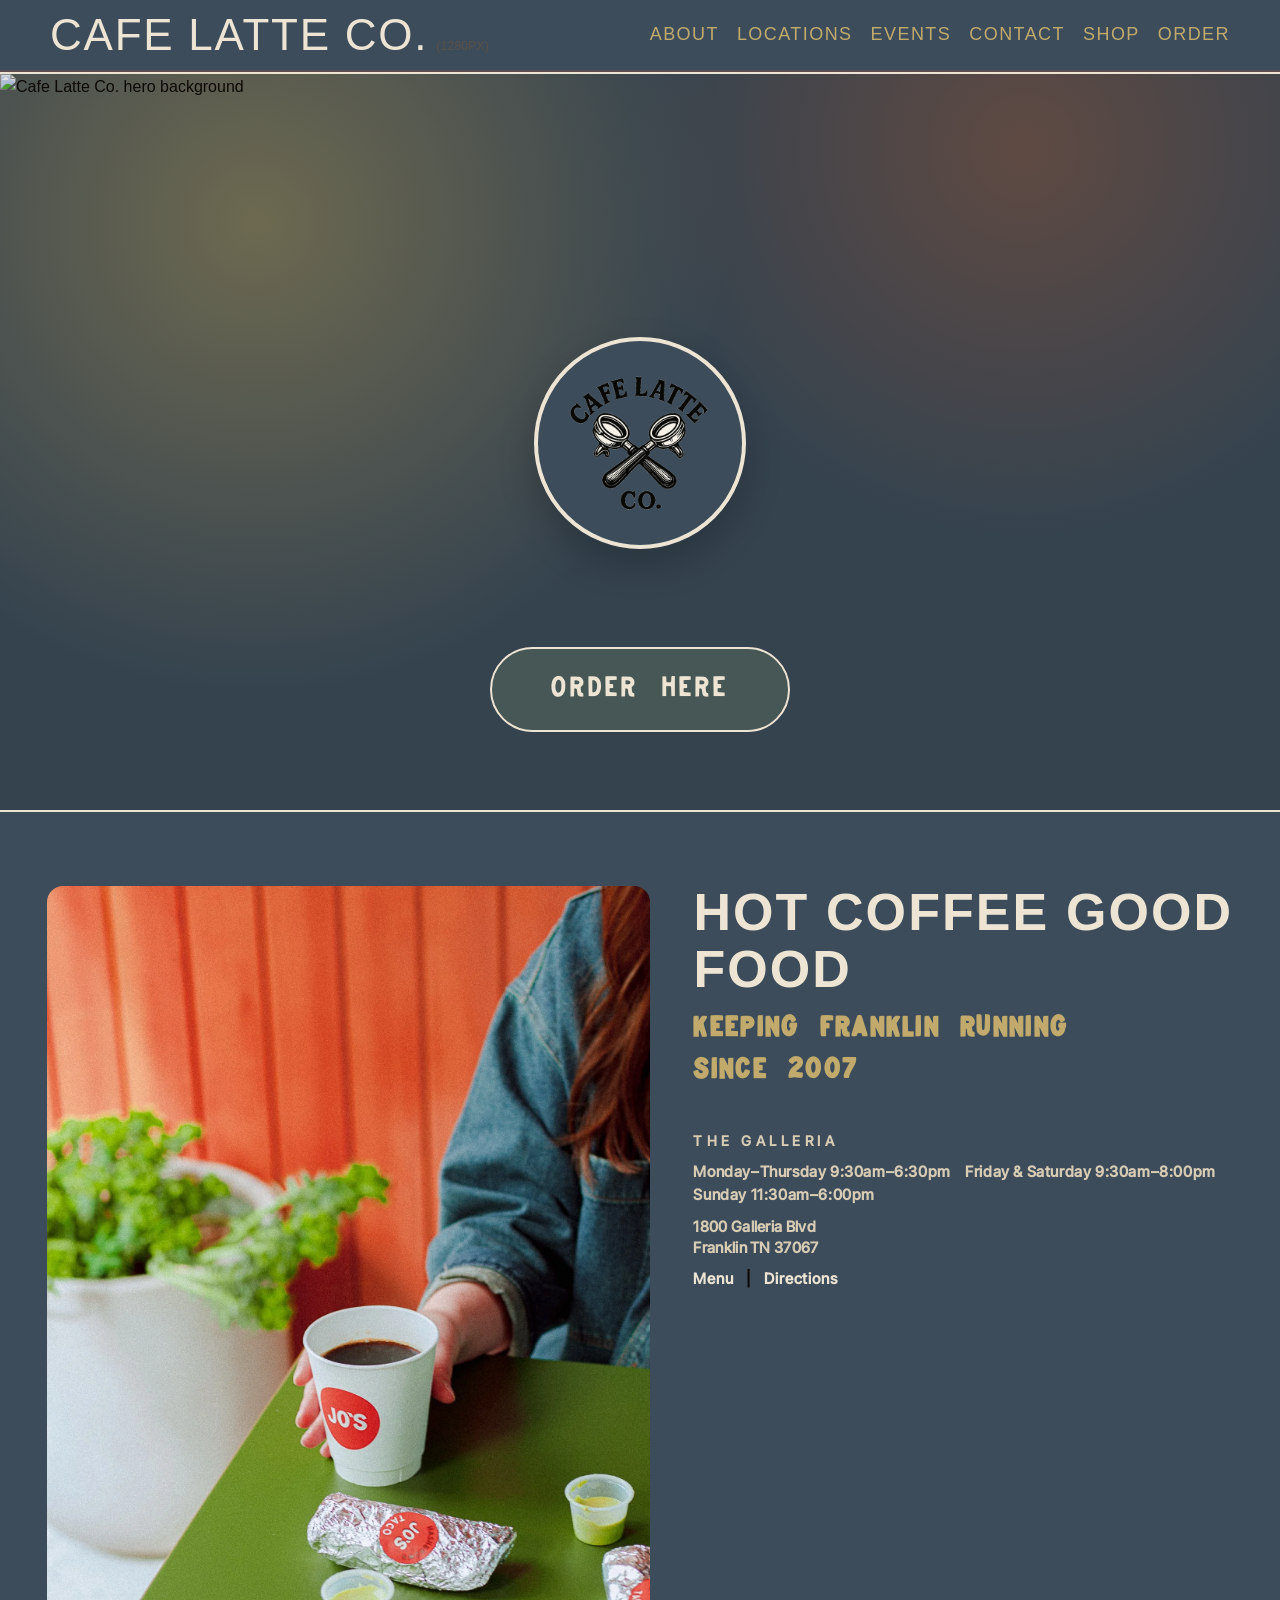
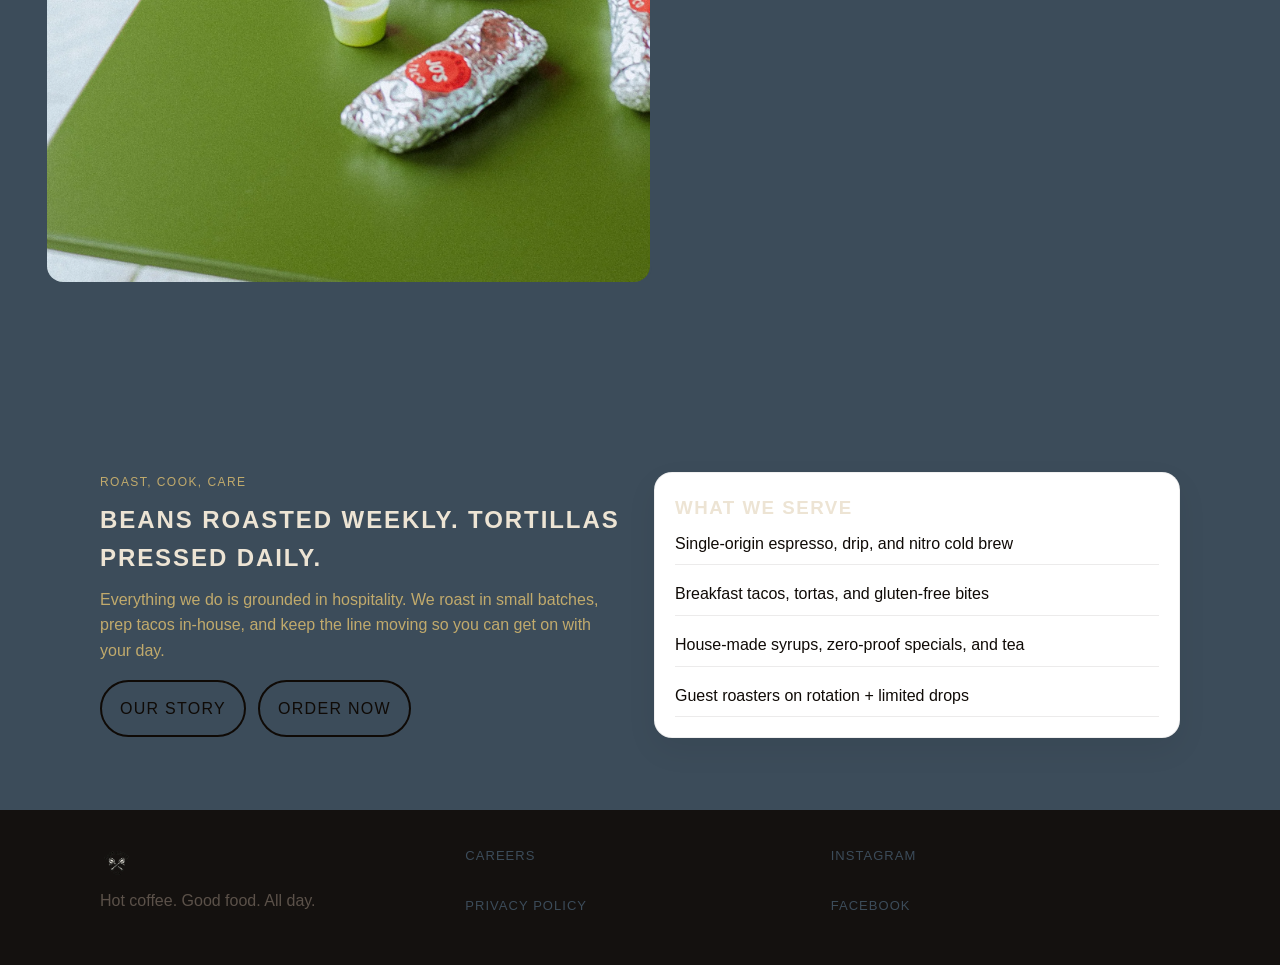
==== index.html @ a7f8e35b "Set requested text blocks to secondaryText color" ====
<!doctype html>
<html lang="en">
<head>
  <meta charset="UTF-8">
  <meta name="viewport" content="width=device-width, initial-scale=1.0">
  <title>Cafe Latte Co. | Coffee, tacos, community</title>
  <meta name="description" content="Austin-born coffee shops serving bold espresso, tacos, and good vibes all day. Order ahead or find a location near you.">
  <meta property="og:title" content="Cafe Latte Co.">
  <meta property="og:description" content="Bold espresso, tacos, and good vibes across Austin.">
  <meta property="og:image" content="assets/images/hero-coffee.jpg">
  <link rel="icon" type="image/png" href="assets/images/cafeLatte_logo_glyph.png">
  <link rel="stylesheet" href="assets/css/styles.css">
  <script>
    window.__BASE_PATH__ = "./";
  </script>
  <script src="assets/js/main.js" defer></script>
</head>
<body data-page="home">
  <header data-nav></header>
  <main class="page">
    <div data-home-hero></div>
    <div class="section featured-split">
      <div class="container split">
        <div class="featured-image">
          <img src="assets/images/jos1.webp" alt="Cafe Latte Co. featured">
        </div>
        <div class="featured-copy">
          <h2 class="featured-title">HOT COFFEE GOOD FOOD</h2>
          <p class="featured-subtitle">
            <span class="subtitle-line">KEEPING FRANKLIN RUNNING</span>
            <span class="subtitle-line">SINCE 2007</span>
          </p>
          <div class="featured-meta">
            <div class="featured-location">THE GALLERIA</div>
            <div class="featured-hours">
              Monday–Thursday 9:30am–6:30pm &nbsp;&nbsp; Friday &amp; Saturday 9:30am–8:00pm &nbsp;&nbsp; Sunday 11:30am–6:00pm
            </div>
            <div class="featured-address">1800 Galleria Blvd<br>Franklin TN 37067</div>
            <div class="featured-links">
              <a href="https://diamondballs80.github.io/cafelatteco/menu" target="_blank" rel="noreferrer">Menu</a>
              <span class="divider">|</span>
              <a data-directions-link href="https://maps.google.com/?q=1800+Galleria+Blvd+Franklin+TN+37067" target="_blank" rel="noreferrer">Directions</a>
            </div>
          </div>
        </div>
      </div>
      <div class="featured-divider" aria-hidden="true"></div>
    </div>
    <div data-locations-preview></div>
    <div data-announcements></div>
    <div class="section">
      <div class="container split">
        <div>
          <div class="eyebrow">Roast, cook, care</div>
          <h2>Beans roasted weekly. Tortillas pressed daily.</h2>
          <p class="hospitality-copy">Everything we do is grounded in hospitality. We roast in small batches, prep tacos in-house, and keep the line moving so you can get on with your day.</p>
          <div class="btn-row">
            <a class="btn" href="about/">Our story</a>
            <a class="btn" href="order/">Order now</a>
          </div>
        </div>
        <div class="card">
          <h3>What we serve</h3>
          <ul class="list">
            <li>Single-origin espresso, drip, and nitro cold brew</li>
            <li>Breakfast tacos, tortas, and gluten-free bites</li>
            <li>House-made syrups, zero-proof specials, and tea</li>
            <li>Guest roasters on rotation + limited drops</li>
          </ul>
        </div>
      </div>
    </div>
    <div data-photo-grid></div>
  </main>
  <div data-footer></div>
</body>
</html>
---- assets/css/styles.css ----
@import url("https://fonts.googleapis.com/css2?family=Inter+Tight:wght@400;600;700&display=swap");

@font-face {
  font-family: "InterTightExtraLight";
  src: url("../fonts/InterTight-ExtraLight.ttf") format("truetype");
  font-weight: 200;
  font-style: normal;
  font-display: swap;
}

@font-face {
  font-family: "InterTightMedium";
  src: url("../fonts/InterTight-Medium.ttf") format("truetype");
  font-weight: 500;
  font-style: normal;
  font-display: swap;
}

@font-face {
  font-family: "CafeLatteCo";
  src: url("../fonts/CafeLatteCoFont.woff2") format("woff2"),
       url("../fonts/CafeLatteCoFont.woff") format("woff");
  font-weight: 400;
  font-style: normal;
  font-display: swap;
}

@font-face {
  font-family: "CafeLatteCoCondensed";
  src: url("../fonts/CafeLatteCoCondensed.woff2") format("woff2"),
       url("../fonts/CafeLatteCoCondensed.woff") format("woff");
  font-weight: 400;
  font-style: normal;
  font-display: swap;
}

@font-face {
  font-family: "AntiqueOliveCompact";
  src: url("../fonts/AntiqueOlivecompact%20Regular.ttf") format("truetype");
  font-weight: 400;
  font-style: normal;
  font-display: swap;
}

:root {
  --font-display: "CafeLatteCo", "Helvetica Neue", Arial, sans-serif;
  --font-body: "CafeLatteCo", "Helvetica Neue", Arial, sans-serif;
  --color-ink: #0f0a06;
  --color-cream: var(--color-accent1);
  --color-amber: #ea6f3f;
  --color-olive: #8d6b32;
  --color-accent1: #3c4c5a;
  --color-accent2: #465755;
  --color-brand: #ede4d4;
  --color-secondaryText: #c1aa6c;
  --color-tertiaryText: #d8ccb5;
  --color-graphite: #14110f;
  --color-muted: #5b5149;
  --container: 1080px;
  --transition: 180ms ease;
}

*,
*::before,
*::after {
  box-sizing: border-box;
}

body {
  margin: 0;
  font-family: var(--font-body);
  background: var(--color-cream);
  color: var(--color-ink);
  line-height: 1.6;
  text-rendering: optimizeLegibility;
}

img {
  max-width: 100%;
  display: block;
}

a {
  color: inherit;
  text-decoration: none;
}

h1,
h2,
h3,
h4 {
  font-family: var(--font-display);
  letter-spacing: 0.08em;
  text-transform: uppercase;
  margin: 0 0 0.4em;
  color: var(--color-brand);
}

p {
  margin: 0 0 1em;
  color: var(--color-muted);
}

.page {
  min-height: 100vh;
  display: flex;
  flex-direction: column;
}

.section {
  padding: 72px 20px;
}

.container {
  width: min(100%, var(--container));
  margin: 0 auto;
}

.pill {
  display: inline-flex;
  align-items: center;
  padding: 8px 14px;
  border-radius: 999px;
  background: var(--color-ink);
  color: var(--color-cream);
  font-size: 12px;
  letter-spacing: 0.08em;
  text-transform: uppercase;
}

.eyebrow {
  font-size: 12px;
  letter-spacing: 0.12em;
  text-transform: uppercase;
  color: var(--color-secondaryText);
  margin-bottom: 8px;
}

.btn-row {
  display: flex;
  flex-wrap: wrap;
  gap: 12px;
}

.btn {
  display: inline-flex;
  align-items: center;
  justify-content: center;
  padding: 14px 18px;
  border-radius: 999px;
  font-family: var(--font-display);
  letter-spacing: 0.08em;
  text-transform: uppercase;
  border: 2px solid var(--color-ink);
  color: var(--color-ink);
  background: transparent;
  cursor: pointer;
  transition: transform var(--transition), background var(--transition), color var(--transition);
}

.btn.primary {
  background: var(--color-ink);
  color: var(--color-cream);
}

.btn:focus-visible {
  outline: 2px solid var(--color-accent1);
  outline-offset: 2px;
}

.btn:hover {
  transform: translateY(-2px);
}

.chip {
  display: inline-flex;
  padding: 6px 10px;
  border-radius: 999px;
  border: 1px solid var(--color-ink);
  font-size: 12px;
  letter-spacing: 0.08em;
  text-transform: uppercase;
}

header {
  position: sticky;
  top: 0;
  z-index: 20;
  backdrop-filter: blur(14px);
  background: var(--color-accent1);
}

.nav {
  display: flex;
  align-items: center;
  justify-content: space-between;
  padding: 0 50px;
  width: 100%;
  margin: 0 auto;
  border-bottom: 2px solid rgba(196, 81, 43, 0.22);
}

.nav__brand {
  font-family: var(--font-display);
  letter-spacing: 0.04em;
  text-transform: uppercase;
  font-size: clamp(32px, 5vw, 44px);
  color: var(--color-brand);
  white-space: nowrap;
  display: inline-flex;
  align-items: baseline;
  gap: 8px;
}

.nav__viewport {
  font-size: 12px;
  letter-spacing: 0.02em;
  color: var(--color-muted);
}

.nav__links {
  display: flex;
  align-items: center;
  gap: 18px;
  margin-left: auto;
}

.topBanner-divider {
  height: 2px;
  background: var(--color-brand);
  width: 100%;
  margin: 0;
}

.nav__links a {
  letter-spacing: 0.08em;
  text-transform: uppercase;
  font-size: 18px;
  color: var(--color-secondaryText);
  padding: 8px 0;
  border-bottom: 2px solid transparent;
  transition: border-color var(--transition);
}

.nav__links a:hover,
.nav__links a[aria-current="page"] {
  border-color: var(--color-brand);
}

.nav__cta {
  margin-left: 12px;
}

.nav__toggle {
  display: none;
  background: none;
  border: 0;
  padding: 8px;
  cursor: pointer;
}

.nav__toggle span {
  display: block;
  width: 22px;
  height: 2px;
  margin: 5px 0;
  background: var(--color-secondaryText);
}

.mobile-drawer {
  position: fixed;
  inset: 62.5px 0 0 0;
  height: calc(100vh - 62.5px);
  background: var(--color-accent1);
  color: #403f41;
  display: flex;
  flex-direction: column;
  padding: 28px 20px;
  gap: 20px;
  align-items: center;
  text-align: center;
  z-index: 9999;
  width: 100vw;
  opacity: 0;
  visibility: hidden;
  pointer-events: none;
  transition: opacity 750ms ease, visibility 0s linear 750ms;
}

.mobile-drawer.open {
  opacity: 1;
  visibility: visible;
  pointer-events: auto;
  transition: opacity 750ms ease;
}

.mobile-drawer a {
  font-family: var(--font-display);
  letter-spacing: 0.12em;
  text-transform: uppercase;
  font-size: 18px;
  padding: 8px 0;
  color: var(--color-secondaryText);
  opacity: 0;
  transform: translateY(16px);
  transition: opacity 750ms ease, transform 750ms ease;
}

.mobile-drawer.open a {
  opacity: 1;
  transform: translateY(0);
}

.mobile-drawer.open a:nth-child(1) { transition-delay: 80ms; }
.mobile-drawer.open a:nth-child(2) { transition-delay: 160ms; }
.mobile-drawer.open a:nth-child(3) { transition-delay: 240ms; }
.mobile-drawer.open a:nth-child(4) { transition-delay: 320ms; }
.mobile-drawer.open a:nth-child(5) { transition-delay: 400ms; }
.mobile-drawer.open a:nth-child(6) { transition-delay: 480ms; }

.hero {
  position: relative;
  overflow: hidden;
  padding: 0;
  width: 100%;
  margin: 0;
}

.hero::before {
  content: "";
  position: absolute;
  inset: 0;
  background: radial-gradient(circle at 20% 20%, rgba(244, 201, 93, 0.35), transparent 40%),
              radial-gradient(circle at 80% 10%, rgba(232, 104, 36, 0.28), transparent 32%);
  z-index: 0;
}

.hero::after {
  content: "";
  position: absolute;
  left: 0;
  right: 0;
  bottom: 0;
  height: 2px;
  background: var(--color-brand);
  z-index: 2;
}

.hero--full {
  min-height: 82vh;
  display: grid;
  place-items: center;
}

.hero__background {
  position: absolute;
  inset: 0;
}

.hero__video {
  position: absolute;
  inset: 0;
  overflow: hidden;
  display: block;
  z-index: 2;
  opacity: 0;
  transition: opacity 1.2s ease;
}

.hero__video iframe {
  position: absolute;
  top: 50%;
  left: 50%;
  width: 177.78vh; /* 16:9 cover based on height */
  height: 100vh;
  min-width: 100%;
  min-height: 100%;
  transform: translate(-50%, -50%) scale(1.14); /* punch-in to avoid edge reveal */
  border: 0;
}

.hero__video.is-visible {
  opacity: 1;
}

.hero__fallback {
  position: absolute;
  inset: 0;
  width: 100%;
  height: 100%;
  display: block;
}

.hero__fallback img,
.hero__fallback picture,
.hero__fallback picture img {
  width: 100%;
  height: 100%;
  object-fit: cover;
}

@media (orientation: portrait) {
  .hero__video {
    display: none;
  }
}

.hero__background picture,
.hero__background img {
  width: 100%;
  height: 100%;
  object-fit: cover;
  position: absolute;
  inset: 0;
}
.hero__overlay {
  position: absolute;
  inset: 0;
  background: rgba(0, 0, 0, 0.12);
}

.hero-divider {
  position: absolute;
  left: 0;
  right: 0;
  bottom: 0;
  height: 2px;
  min-height: 2px;
  background: var(--color-brand);
  z-index: 2;
}

.hero__center {
  position: relative;
  z-index: 2;
  display: grid;
  place-items: center;
  gap: 20px;
  text-align: center;
  padding: 20px;
  width: 100%;
  height: 100%;
}

.hero__logo-badge {
  width: 212px;
  height: 212px;
  border-radius: 50%;
  background: var(--color-accent1);
  display: grid;
  place-items: center;
  box-shadow: 0 16px 36px rgba(0, 0, 0, 0.22);
  border: 4px solid var(--color-brand);
  overflow: hidden;
}

.hero__logo-badge img {
  width: 190px;
  height: auto;
  border-radius: 50%;
}

.featured-split .container {
  display: flex;
  align-items: flex-start;
  flex-wrap: nowrap;
  column-gap: 126px;
  row-gap: 32px;
  width: calc(100% - 50px);
  max-width: none;
  margin-left: 25px;
  margin-right: 25px;
}

.featured-image img {
  width: 50vw;
  max-width: calc(100% + 125px);
  min-width: 320px;
  height: 1000px;
  object-fit: cover;
  object-position: center;
  border-radius: 18px;
  border: 2px solid var(--color-accent1);
  display: block;
}

.featured-copy {
  display: flex;
  flex-direction: column;
  gap: 12px;
  justify-content: flex-start;
}

.featured-title {
  font-family: var(--font-display);
  font-size: clamp(40px, 5.6vw, 52px);
  color: var(--color-brand);
  letter-spacing: 0.04em;
  line-height: 1.08;
  text-transform: uppercase;
  margin: 0;
}

.featured-subtitle {
  font-family: "CafeLatteCoCondensed", "CafeLatteCo", var(--font-display);
  font-size: clamp(29px, 4.7vw, 41px);
  font-weight: 700;
  color: var(--color-secondaryText);
  letter-spacing: 0.08em;
  line-height: 1.02;
  text-transform: uppercase;
  margin: 0;
}
.featured-subtitle .subtitle-line {
  display: block;
}

/* Contact */
.contact-page {
  background: var(--color-accent1);
}

.contact-hero {
  padding: 80px 0 120px;
  padding-left: 0;
  padding-right: 0;
}

.contact-hero__split {
  display: grid;
  grid-template-columns: minmax(0, 1.15fr) minmax(0, 0.85fr);
  gap: clamp(48px, 7vw, 110px);
  align-items: center;
}

.contact-hero__title {
  font-family: var(--font-display);
  font-size: clamp(52px, 5.8vw, 68px);
  color: var(--color-brand);
  text-transform: uppercase;
  letter-spacing: 0.03em;
  margin: 0 0 22px;
}

.contact-hero__subtitle {
  font-family: "CafeLatteCoCondensed", "CafeLatteCo", var(--font-display);
  font-size: clamp(30px, 3vw, 36px);
  color: var(--color-brand);
  letter-spacing: 0.1em;
  line-height: 1.35;
  text-transform: uppercase;
  margin: 0 0 36px;
}

.contact-hero__meta {
  display: grid;
  grid-template-columns: repeat(auto-fit, minmax(210px, 1fr));
  gap: 22px 30px;
  font-family: "InterTightMedium", "Inter Tight", var(--font-body);
  color: var(--color-ink);
}

.contact-hero__meta-group {
  display: grid;
  gap: 6px;
}

.contact-hero__label {
  text-transform: uppercase;
  letter-spacing: 0.28em;
  font-size: 13px;
  color: #403f41;
}

.contact-hero__meta a {
  color: var(--color-brand);
  text-decoration: none;
  font-size: 14px;
}

.contact-hero__meta a:hover {
  text-decoration: underline;
}

.contact-hero__media {
  justify-self: end;
  width: clamp(320px, 40vw, 900px);
}

.contact-hero__media img {
  width: 100%;
  height: auto;
  border: 1px solid var(--color-brand);
  border-radius: 14px;
  display: block;
  object-fit: cover;
}

@media (max-width: 1100px) {
  .contact-hero__split {
    grid-template-columns: 1fr;
  }

  .contact-hero__media {
    justify-self: start;
    width: clamp(320px, 40vw, 900px);
  }
}

@media (max-width: 720px) {
  .contact-hero {
    padding: 60px 0 90px;
  }

  .contact-hero__title {
    margin-bottom: 14px;
  }

  .contact-hero__subtitle {
    margin-bottom: 24px;
  }
}

.featured-meta {
  font-family: "InterTightMedium", "Inter Tight", var(--font-body);
  display: grid;
  gap: 10px;
  font-size: 13px;
  color: var(--color-ink);
  letter-spacing: 0.01em;
  line-height: 1.5;
  margin: 26px 0 0;
}

.featured-location {
  font-size: 14px;
  font-weight: 700;
  letter-spacing: 0.32em;
  text-transform: uppercase;
  color: var(--color-tertiaryText);
}

.featured-hours {
  font-weight: 600;
  font-size: 15px;
  letter-spacing: 0.04em;
  color: var(--color-tertiaryText);
}

.featured-address {
  font-weight: 600;
  font-size: 15px;
  letter-spacing: 0.02em;
  line-height: 1.4;
  color: var(--color-tertiaryText);
}

.featured-links {
  display: flex;
  align-items: center;
  gap: 12px;
  font-weight: 700;
  font-size: 15px;
  letter-spacing: 0.06em;
}

.featured-links a {
  color: var(--color-brand);
}

.featured-links .divider {
  color: var(--color-ink);
}

.featured-divider {
  width: 100%;
  height: 2px;
  background: var(--color-accent1);
  margin-top: 42px;
}

.hospitality-copy {
  color: var(--color-secondaryText);
  max-width: 640px;
}

.hero__cta-bar {
  display: flex;
  gap: 14px;
  flex-wrap: wrap;
  justify-content: center;
}

.hero__cta {
  min-width: 300px;
  background: var(--color-accent2);
  color: var(--color-brand);
  border: 2px solid var(--color-brand);
  letter-spacing: 0.1em;
  font-size: 42px;
  padding: 7px 20px;
  position: absolute;
  left: 50%;
  transform: translateX(-50%);
  bottom: 80px;
  font-family: "CafeLatteCoCondensed", "CafeLatteCo", var(--font-display);
}

.hero__cta:hover {
  transform: translate(-50%, -2px);
}

.hero__inner {
  position: relative;
  z-index: 1;
  display: grid;
  grid-template-columns: repeat(auto-fit, minmax(280px, 1fr));
  gap: 36px;
  align-items: center;
  width: min(100%, var(--container));
  margin: 0 auto;
}

.hero__headline {
  font-size: clamp(32px, 6vw, 48px);
  line-height: 1.05;
}

.hero__subhead {
  max-width: 520px;
}

.hero__media {
  position: relative;
  aspect-ratio: 4 / 5;
  border-radius: 24px;
  overflow: hidden;
  box-shadow: 0 20px 60px rgba(0, 0, 0, 0.12);
}

.hero__media img {
  width: 100%;
  height: 100%;
  object-fit: cover;
  transform: scale(1.04);
  animation: slow-pan 18s ease-in-out infinite alternate;
}

.hero__media-logo {
  position: absolute;
  inset: 0;
  display: grid;
  place-items: center;
  pointer-events: none;
}

.hero__media-logo img {
  width: 46%;
  max-width: 280px;
  min-width: 160px;
  filter: drop-shadow(0 12px 24px rgba(0, 0, 0, 0.25));
}

.badge {
  display: inline-flex;
  align-items: center;
  gap: 8px;
  padding: 8px 12px;
  border: 1px solid var(--color-ink);
  border-radius: 999px;
  font-size: 12px;
  letter-spacing: 0.08em;
  text-transform: uppercase;
  background: rgba(15, 10, 6, 0.04);
}

.grid {
  display: grid;
  gap: 20px;
}

.grid.cards-3 {
  grid-template-columns: repeat(auto-fit, minmax(260px, 1fr));
}

.grid.cards-2 {
  grid-template-columns: repeat(auto-fit, minmax(320px, 1fr));
}

.card {
  background: #fff;
  border-radius: 18px;
  padding: 20px;
  border: 1px solid rgba(15, 10, 6, 0.06);
  box-shadow: 0 12px 32px rgba(0, 0, 0, 0.06);
}

.card__img {
  border-radius: 14px;
  overflow: hidden;
  margin-bottom: 14px;
}

.location-card__meta {
  display: flex;
  flex-wrap: wrap;
  gap: 10px;
  align-items: center;
  font-size: 14px;
  color: var(--color-muted);
}

.location-card__links {
  display: flex;
  flex-wrap: wrap;
  gap: 10px;
  margin-top: 12px;
}

.location-card__links a {
  padding: 10px 12px;
  border-radius: 12px;
  border: 1px solid rgba(15, 10, 6, 0.14);
  font-size: 13px;
  letter-spacing: 0.06em;
  text-transform: uppercase;
}

.announcement {
  display: grid;
  grid-template-columns: repeat(auto-fit, minmax(260px, 1fr));
  gap: 18px;
  align-items: center;
}

.announcement img {
  border-radius: 14px;
  box-shadow: 0 10px 30px rgba(0, 0, 0, 0.1);
}

.photo-grid {
  display: grid;
  grid-template-columns: repeat(auto-fill, minmax(180px, 1fr));
  gap: 12px;
}

.photo-grid picture {
  display: block;
  border-radius: 16px;
  overflow: hidden;
  box-shadow: 0 8px 18px rgba(0, 0, 0, 0.08);
}

.split {
  display: grid;
  grid-template-columns: repeat(auto-fit, minmax(280px, 1fr));
  gap: 28px;
  align-items: center;
}

.list {
  display: grid;
  gap: 16px;
  padding: 0;
  margin: 0;
  list-style: none;
}

.list li {
  padding-bottom: 8px;
  border-bottom: 1px solid rgba(15, 10, 6, 0.08);
}

.contact-form {
  display: grid;
  gap: 14px;
}

.contact-form label {
  display: grid;
  gap: 6px;
  font-size: 14px;
  letter-spacing: 0.04em;
  text-transform: uppercase;
}

.contact-form input,
.contact-form textarea {
  width: 100%;
  padding: 12px;
  border-radius: 12px;
  border: 1px solid rgba(15, 10, 6, 0.2);
  font-family: var(--font-body);
  background: #fff;
}

.contact-form textarea {
  min-height: 140px;
  resize: vertical;
}

.contact-meta {
  display: grid;
  gap: 12px;
}

.event-card {
  display: grid;
  grid-template-columns: 120px 1fr;
  gap: 16px;
  align-items: center;
}

.event-card img {
  border-radius: 12px;
  height: 100%;
  object-fit: cover;
}

.tag-row {
  display: flex;
  gap: 8px;
  flex-wrap: wrap;
}

.location-hero {
  position: relative;
  border-radius: 24px;
  overflow: hidden;
  min-height: 360px;
}

.location-hero img {
  width: 100%;
  height: 100%;
  object-fit: cover;
}

.location-hero__overlay {
  position: absolute;
  inset: 0;
  background: linear-gradient(180deg, rgba(0, 0, 0, 0.45), rgba(0, 0, 0, 0.6));
  color: #fff;
  display: flex;
  align-items: flex-end;
  padding: 24px;
}

.location-hero__content {
  max-width: 520px;
}

.footer {
  background: var(--color-graphite);
  color: var(--color-cream);
  padding: 36px 20px;
  margin-top: auto;
}

.footer__inner {
  width: min(100%, var(--container));
  margin: 0 auto;
  display: grid;
  grid-template-columns: repeat(auto-fit, minmax(220px, 1fr));
  gap: 16px;
}

.footer a {
  color: var(--color-cream);
  letter-spacing: 0.08em;
  text-transform: uppercase;
  font-size: 13px;
}

.footer__brand {
  letter-spacing: 0.12em;
  display: inline-flex;
  align-items: center;
  gap: 10px;
}

.footer__brand img {
  height: 34px;
  width: auto;
  display: block;
}

.muted {
  color: var(--color-muted);
}

.status-chip {
  display: inline-flex;
  align-items: center;
  gap: 6px;
  padding: 8px 12px;
  border-radius: 12px;
  background: rgba(244, 201, 93, 0.16);
  color: var(--color-olive);
  font-size: 12px;
  letter-spacing: 0.08em;
  text-transform: uppercase;
}

.status-chip.coming {
  background: rgba(232, 104, 36, 0.12);
  color: var(--color-accent1);
}

.gallery {
  display: grid;
  grid-template-columns: repeat(auto-fit, minmax(220px, 1fr));
  gap: 12px;
}

.order-card {
  display: flex;
  align-items: center;
  justify-content: space-between;
  gap: 14px;
  padding: 18px;
  border-radius: 16px;
  background: #fff;
  border: 1px solid rgba(15, 10, 6, 0.08);
  box-shadow: 0 10px 24px rgba(0, 0, 0, 0.06);
}

.order-card__actions {
  display: flex;
  gap: 10px;
  flex-wrap: wrap;
}

.alert {
  padding: 12px 14px;
  border-radius: 12px;
  background: rgba(232, 104, 36, 0.12);
  color: var(--color-graphite);
  border: 1px solid rgba(232, 104, 36, 0.4);
}

@keyframes slow-pan {
  from {
    transform: scale(1.04) translateY(0);
  }
  to {
    transform: scale(1.08) translateY(-6px);
  }
}

.sr-only {
  position: absolute;
  width: 1px;
  height: 1px;
  padding: 0;
  margin: -1px;
  overflow: hidden;
  clip: rect(0, 0, 0, 0);
  white-space: nowrap;
  border: 0;
}

@media (max-width: 900px) {
  .nav__links,
  .nav__cta {
    display: none;
  }

  .nav__toggle {
    display: block;
  }

  .nav__brand {
    font-size: clamp(28px, 7vw, 36px);
  }

  .event-card {
    grid-template-columns: 1fr;
  }

  .featured-split .container {
    flex-direction: column;
  }
}

@media (max-width: 1420px) and (min-width: 901px) {
  .featured-split .container {
    column-gap: 166px;
  }
}

@media (max-width: 500px) {
  .mobile-drawer {
    inset: 50.5px 0 0 0;
    height: calc(100vh - 50.5px);
  }
}

@media (max-width: 760px) {
  .featured-split .container {
    flex-direction: column;
    align-items: center;
  }

  .featured-image {
    width: 100%;
    padding: 0;
    box-sizing: border-box;
  }

  .featured-image img {
    width: 100%;
    max-width: none;
    min-width: 0;
    height: 480px;
  }
}

@media (max-width: 640px) {
  .section {
    padding: 56px 16px;
  }

  .hero {
    padding-top: 78px;
  }

  .hero__logo-badge {
    width: 180px;
    height: 180px;
  }

  .hero__logo-badge img {
    width: 160px;
  }

  .hero__center {
    padding-bottom: 160px;
  }

  .hero__cta {
    bottom: 40px;
  }

  .order-card {
    flex-direction: column;
    align-items: flex-start;
  }
}

@media (max-height: 600px) and (orientation: landscape) {
  .hero__logo-badge {
    width: 170px;
    height: 170px;
  }

  .hero__logo-badge img {
    width: 150px;
  }

  .hero__center {
    padding-bottom: 120px;
  }

  .hero__cta {
    bottom: 12px;
  }
}
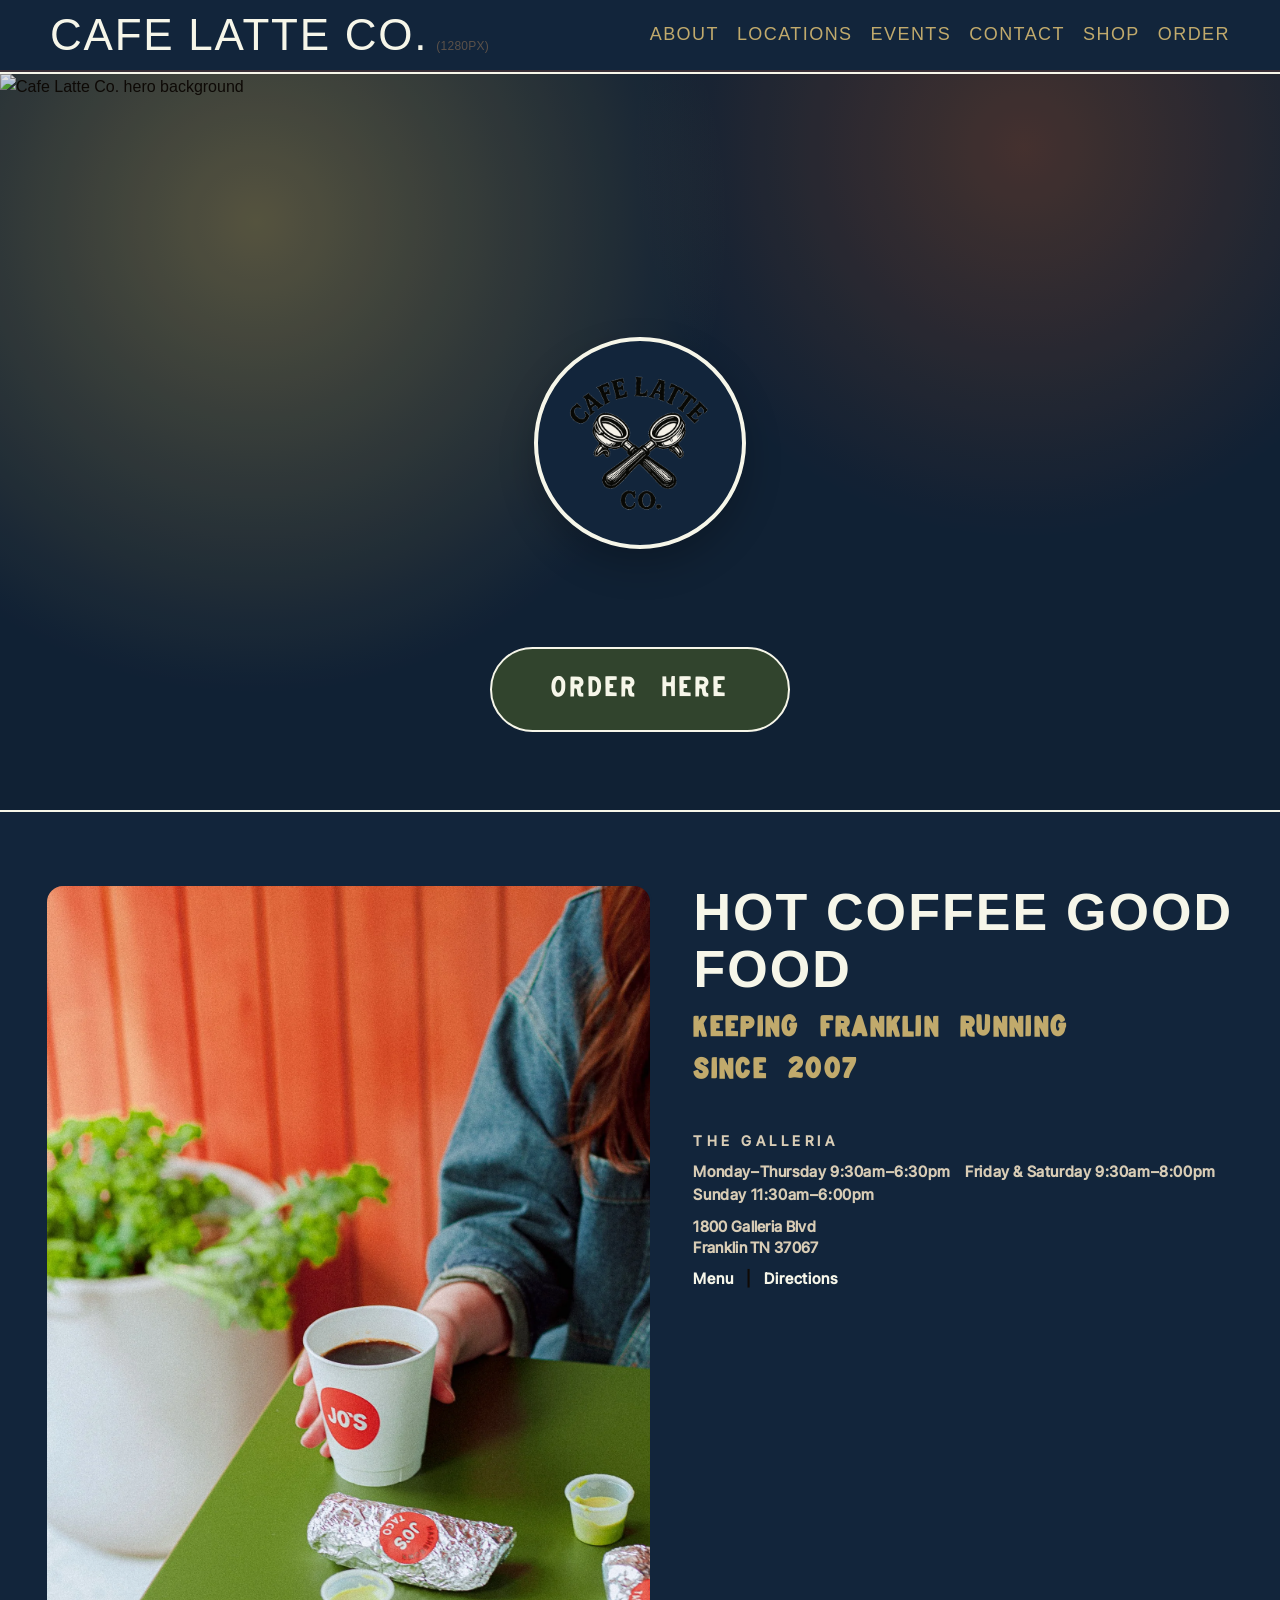
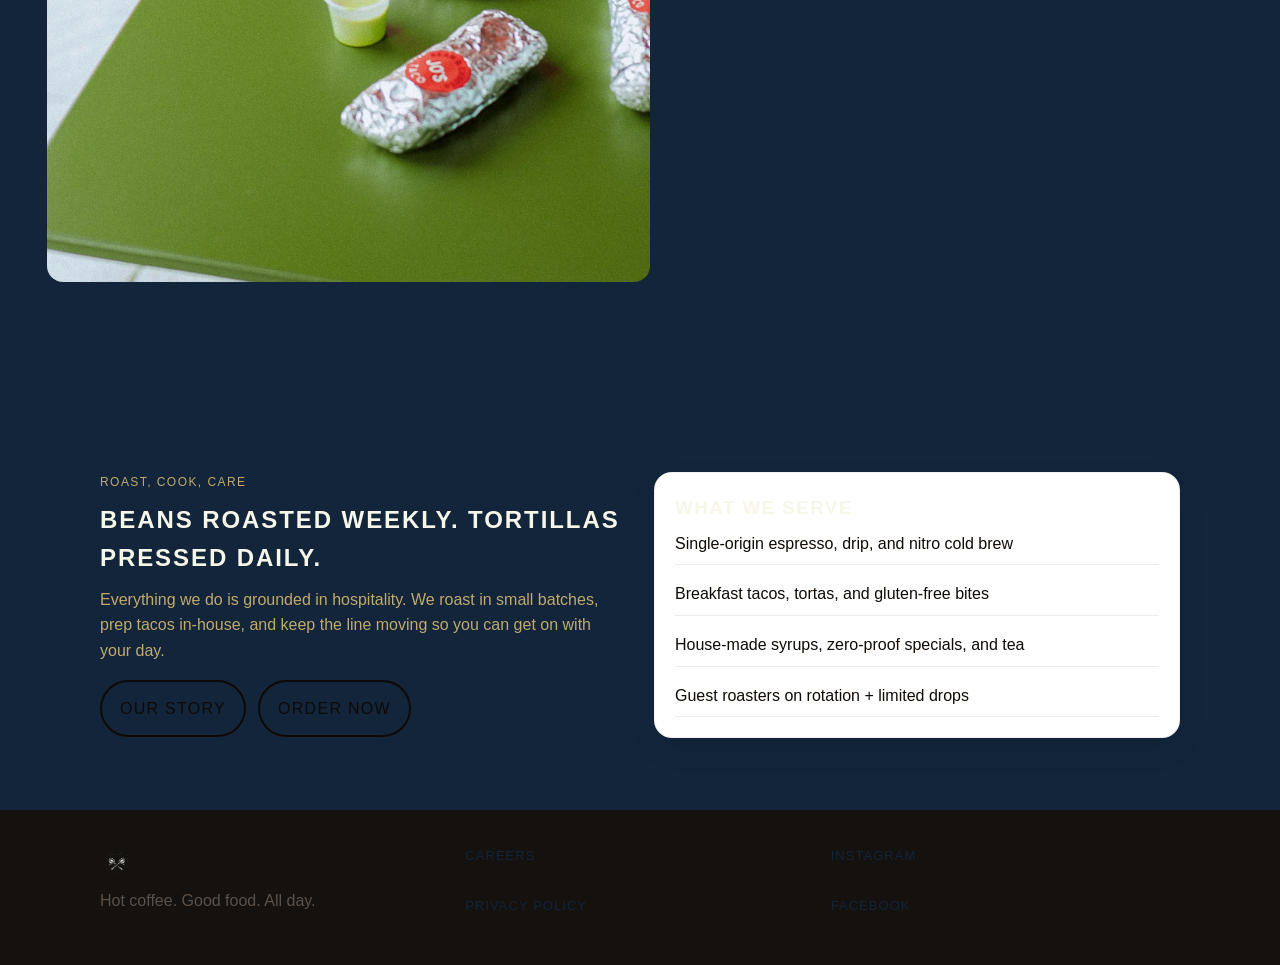
==== commit 7017c9b1: "Point all order buttons to Clover online menu" ====
--- a/index.html
+++ b/index.html
@@ -37,7 +37,7 @@
             </div>
             <div class="featured-address">1800 Galleria Blvd<br>Franklin TN 37067</div>
             <div class="featured-links">
-              <a href="https://diamondballs80.github.io/cafelatteco/menu" target="_blank" rel="noreferrer">Menu</a>
+              <a href="assets/pdfs/menu-english.pdf" target="_blank" rel="noreferrer">Menu</a>
               <span class="divider">|</span>
               <a data-directions-link href="https://maps.google.com/?q=1800+Galleria+Blvd+Franklin+TN+37067" target="_blank" rel="noreferrer">Directions</a>
             </div>
@@ -56,7 +56,7 @@
           <p class="hospitality-copy">Everything we do is grounded in hospitality. We roast in small batches, prep tacos in-house, and keep the line moving so you can get on with your day.</p>
           <div class="btn-row">
             <a class="btn" href="about/">Our story</a>
-            <a class="btn" href="order/">Order now</a>
+            <a class="btn" href="https://cafe-latte-co-franklin.cloveronline.com/menu/all#ESPRESSO%20%26%20COFFEE" target="_blank" rel="noreferrer">Order now</a>
           </div>
         </div>
         <div class="card">
--- a/assets/css/styles.css
+++ b/assets/css/styles.css
@@ -49,9 +49,9 @@
   --color-cream: var(--color-accent1);
   --color-amber: #ea6f3f;
   --color-olive: #8d6b32;
-  --color-accent1: #3c4c5a;
-  --color-accent2: #465755;
-  --color-brand: #ede4d4;
+  --color-accent1: #12253b;
+  --color-accent2: #31442d;
+  --color-brand: #f6f6e9;
   --color-secondaryText: #c1aa6c;
   --color-tertiaryText: #d8ccb5;
   --color-graphite: #14110f;
@@ -526,6 +526,13 @@
   padding-right: 0;
 }
 
+.contact-hero .container {
+  width: 100%;
+  max-width: 100%;
+  padding-left: 50px;
+  padding-right: 50px;
+}
+
 .contact-hero__split {
   display: grid;
   grid-template-columns: minmax(0, 1.15fr) minmax(0, 0.85fr);
@@ -569,7 +576,7 @@
   text-transform: uppercase;
   letter-spacing: 0.28em;
   font-size: 13px;
-  color: #403f41;
+  color: var(--color-secondaryText);
 }
 
 .contact-hero__meta a {
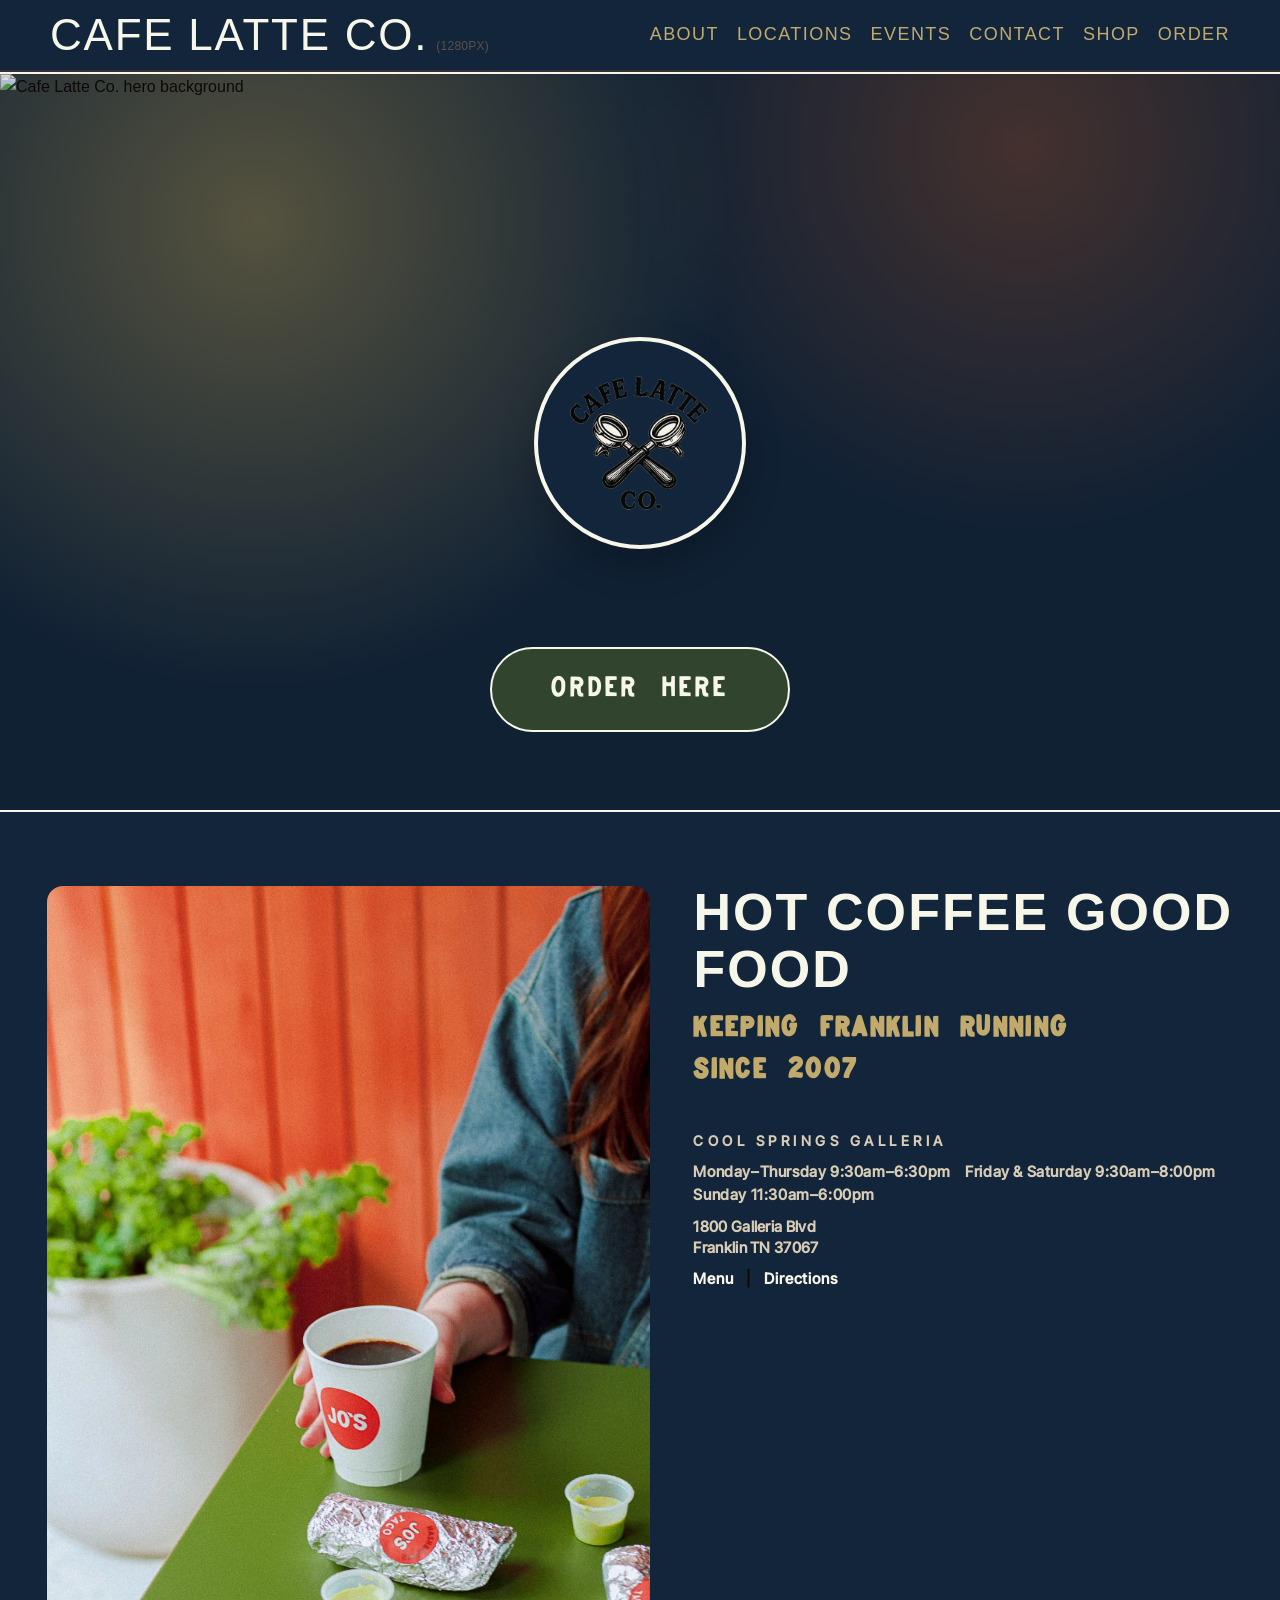
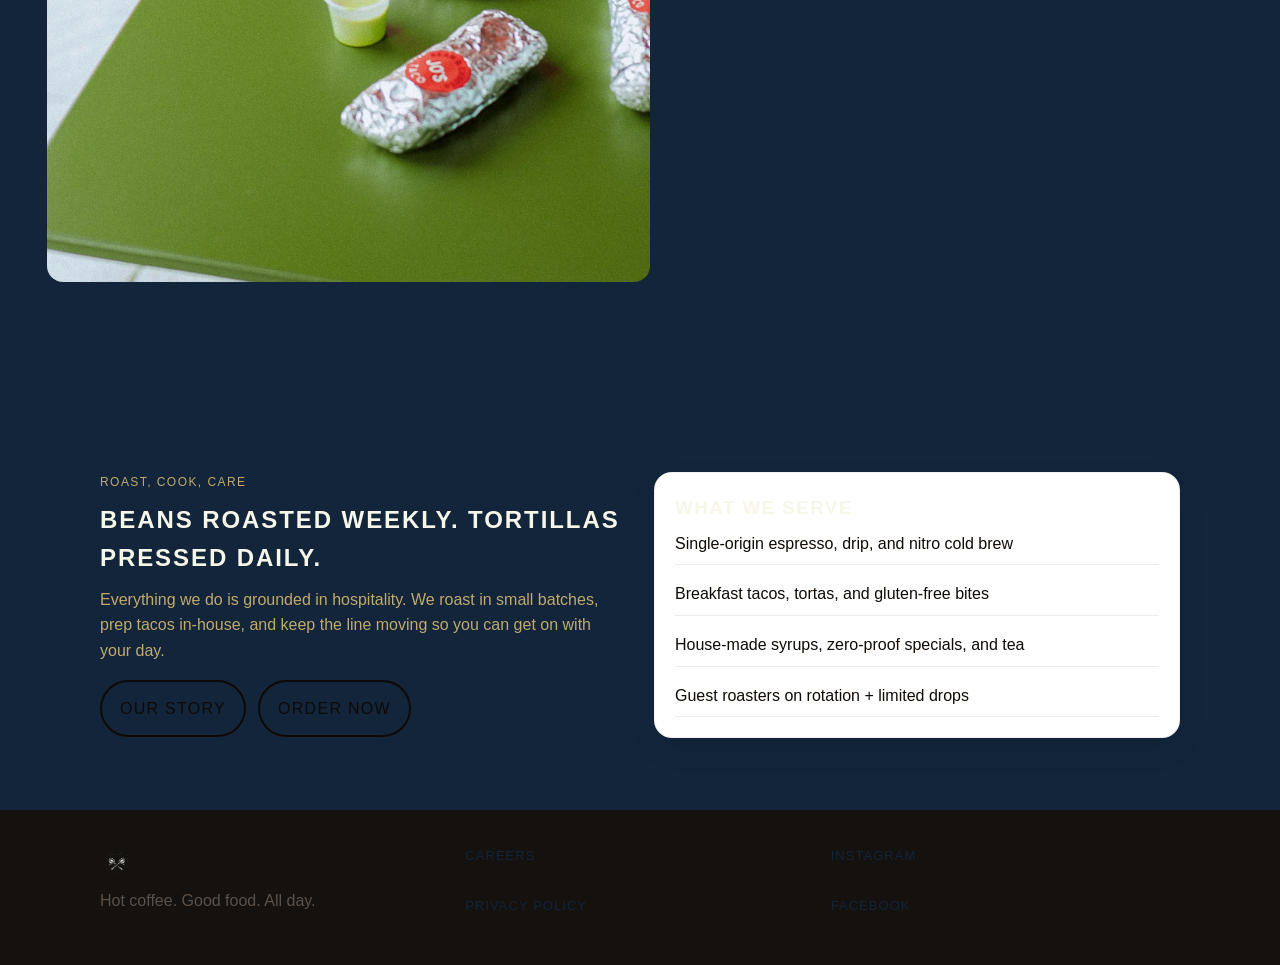
==== commit 6f52807d: "Update nickname label to Cool Springs Galleria" ====
--- a/index.html
+++ b/index.html
@@ -31,13 +31,13 @@
             <span class="subtitle-line">SINCE 2007</span>
           </p>
           <div class="featured-meta">
-            <div class="featured-location">THE GALLERIA</div>
+            <div class="featured-location">COOL SPRINGS GALLERIA</div>
             <div class="featured-hours">
               Monday–Thursday 9:30am–6:30pm &nbsp;&nbsp; Friday &amp; Saturday 9:30am–8:00pm &nbsp;&nbsp; Sunday 11:30am–6:00pm
             </div>
             <div class="featured-address">1800 Galleria Blvd<br>Franklin TN 37067</div>
             <div class="featured-links">
-              <a href="assets/pdfs/menu-english.pdf" target="_blank" rel="noreferrer">Menu</a>
+              <a href="assets/pdfs/menu-english2.pdf" target="_blank" rel="noreferrer">Menu</a>
               <span class="divider">|</span>
               <a data-directions-link href="https://maps.google.com/?q=1800+Galleria+Blvd+Franklin+TN+37067" target="_blank" rel="noreferrer">Directions</a>
             </div>
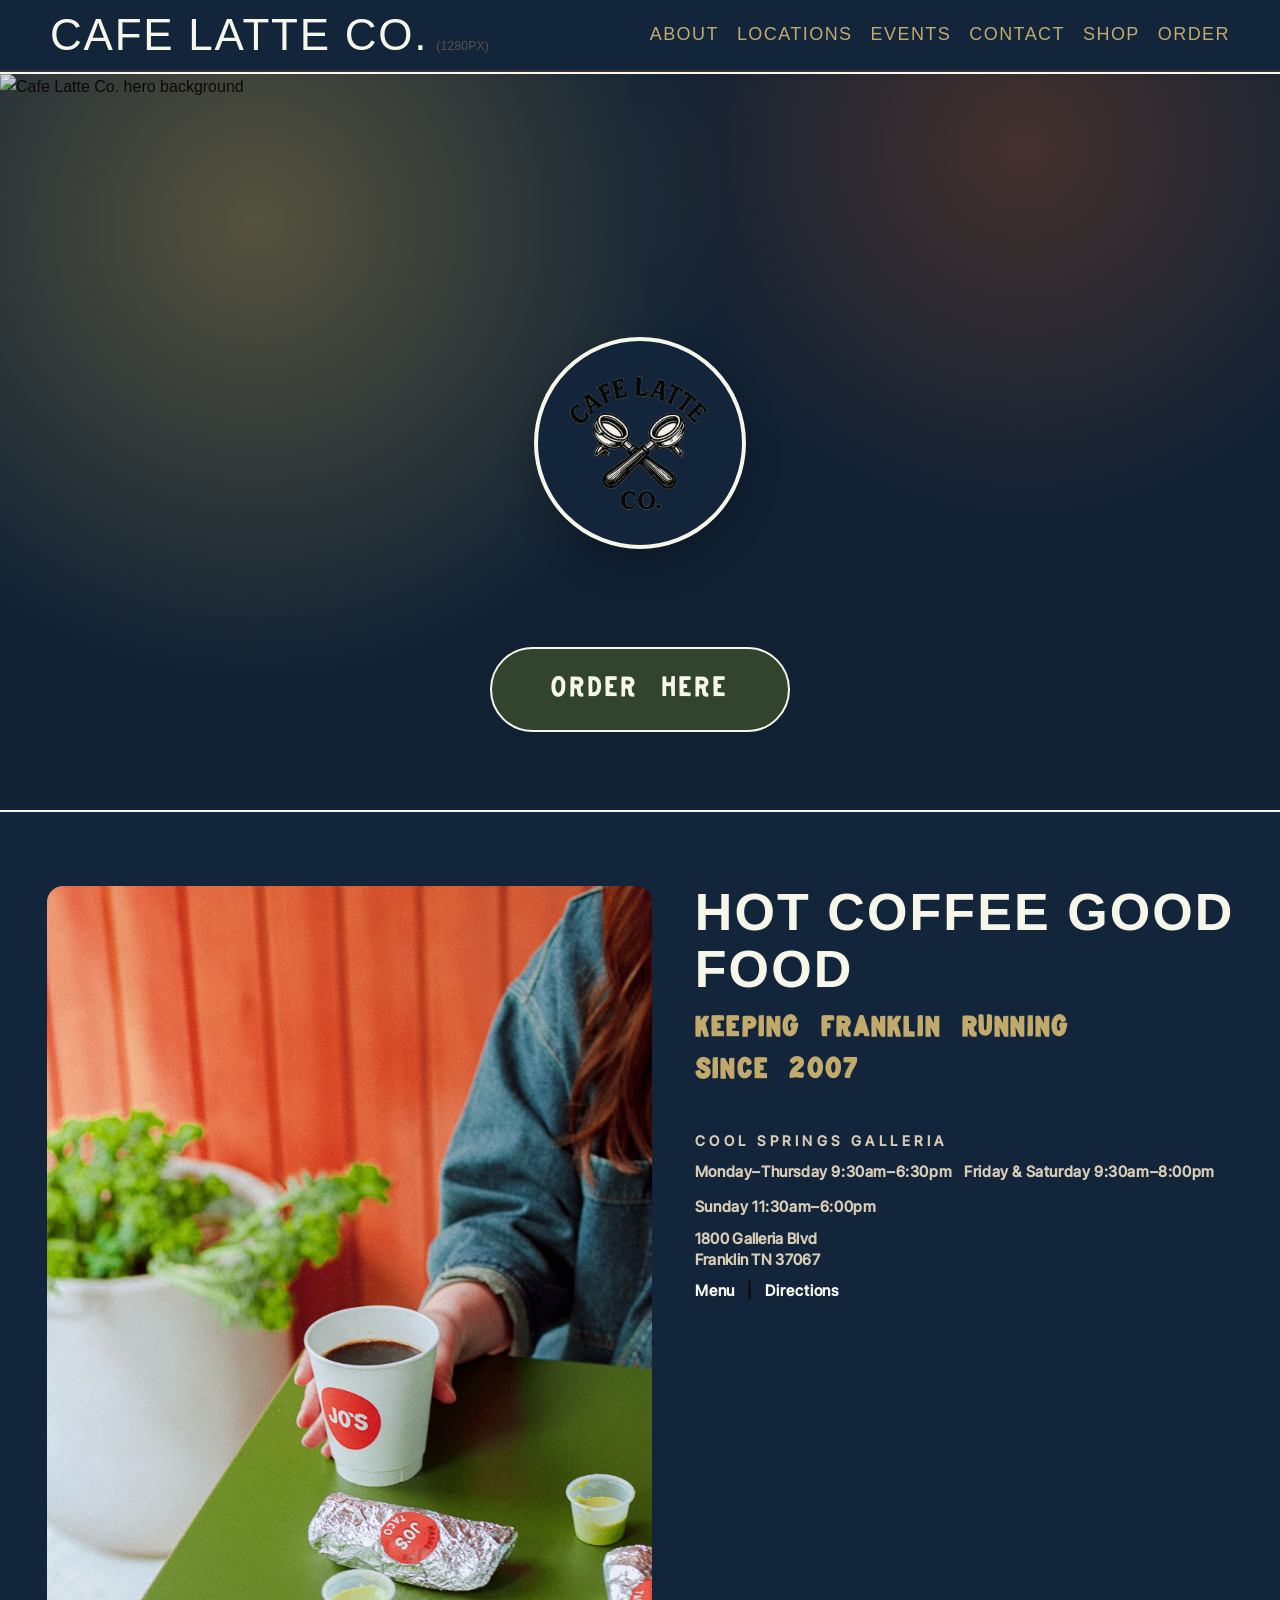
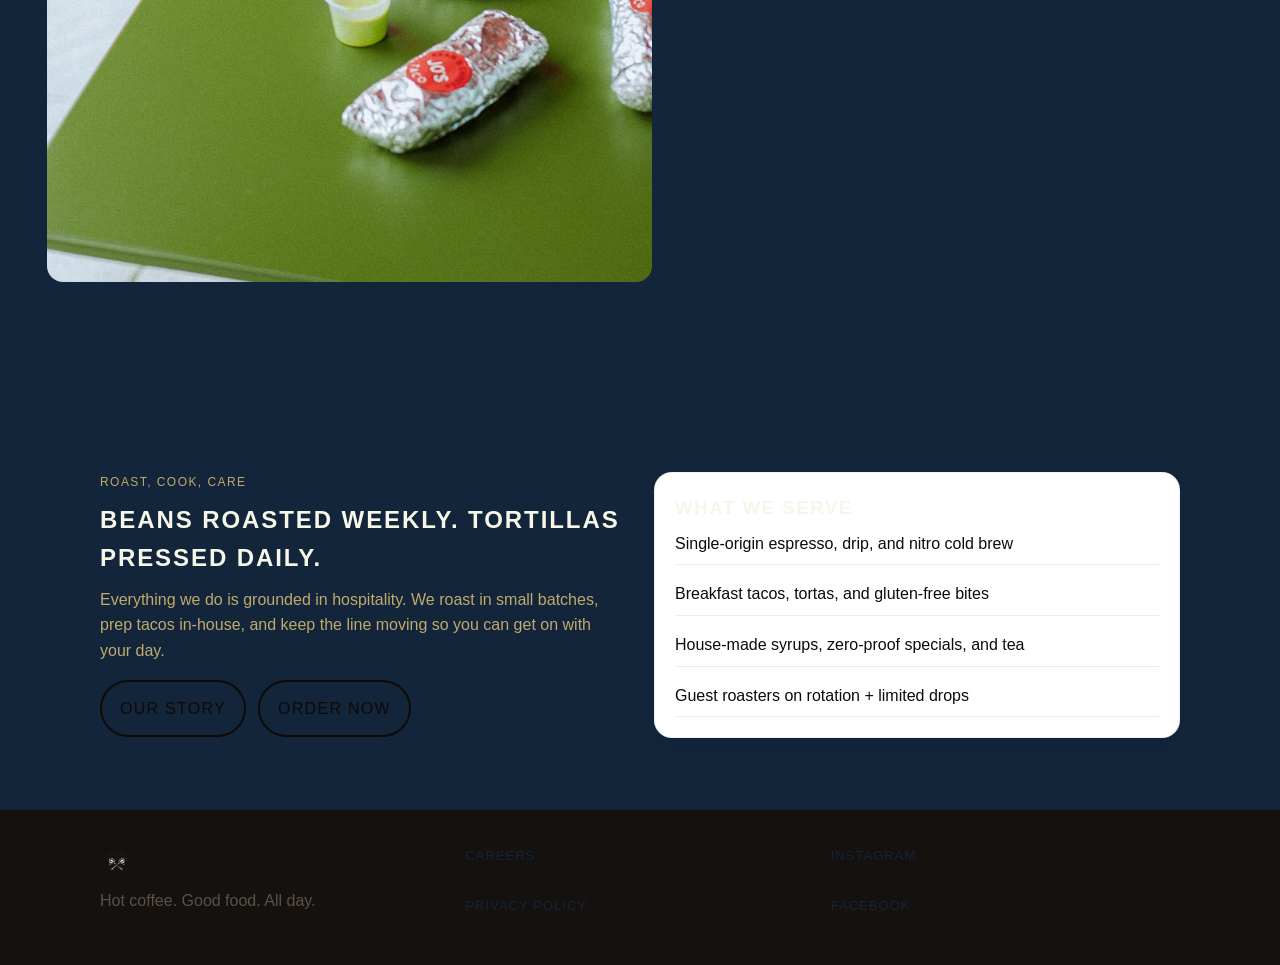
==== commit 4f1095f5: "Prevent hours wrapping mid-day range" ====
--- a/index.html
+++ b/index.html
@@ -33,7 +33,9 @@
           <div class="featured-meta">
             <div class="featured-location">COOL SPRINGS GALLERIA</div>
             <div class="featured-hours">
-              Monday–Thursday 9:30am–6:30pm &nbsp;&nbsp; Friday &amp; Saturday 9:30am–8:00pm &nbsp;&nbsp; Sunday 11:30am–6:00pm
+              <span>Monday–Thursday 9:30am–6:30pm</span>
+              <span>Friday &amp; Saturday 9:30am–8:00pm</span>
+              <span>Sunday 11:30am–6:00pm</span>
             </div>
             <div class="featured-address">1800 Galleria Blvd<br>Franklin TN 37067</div>
             <div class="featured-links">
--- a/assets/css/styles.css
+++ b/assets/css/styles.css
@@ -652,6 +652,9 @@
   font-size: 15px;
   letter-spacing: 0.04em;
   color: var(--color-tertiaryText);
+  display: flex;
+  flex-wrap: wrap;
+  gap: 12px;
 }
 
 .featured-address {
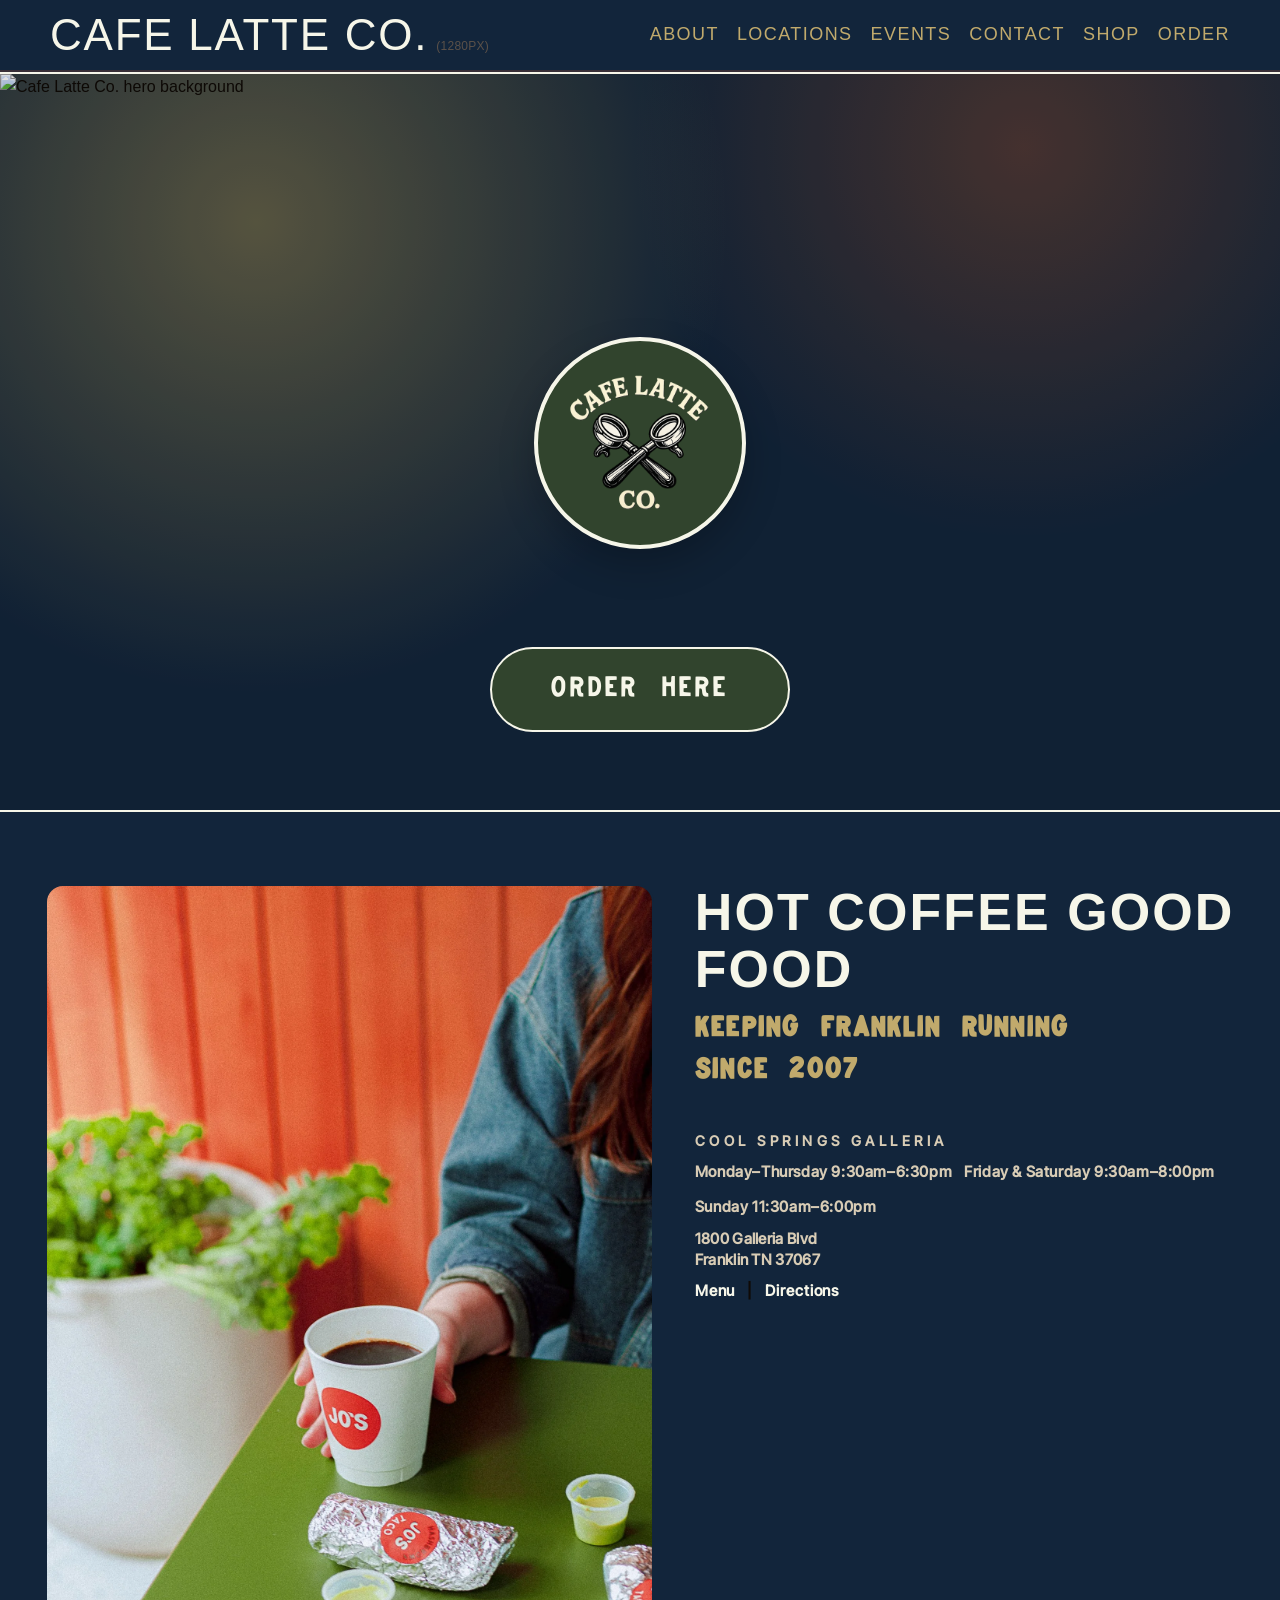
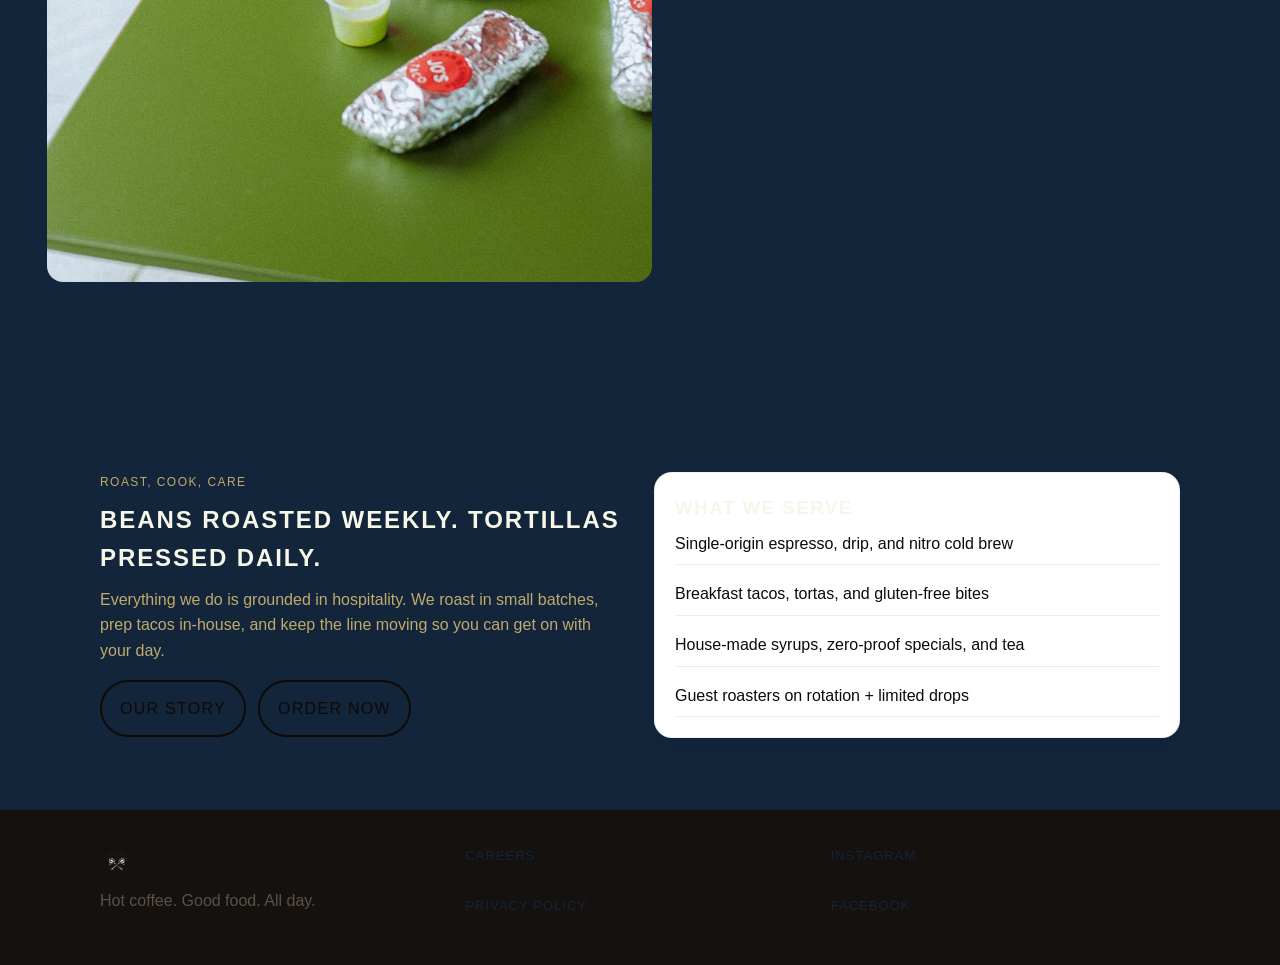
==== commit 31714269: "Use green logo for social share image" ====
--- a/index.html
+++ b/index.html
@@ -7,7 +7,7 @@
   <meta name="description" content="Austin-born coffee shops serving bold espresso, tacos, and good vibes all day. Order ahead or find a location near you.">
   <meta property="og:title" content="Cafe Latte Co.">
   <meta property="og:description" content="Bold espresso, tacos, and good vibes across Austin.">
-  <meta property="og:image" content="assets/images/hero-coffee.jpg">
+  <meta property="og:image" content="assets/images/cafeLatte_logo_green.png">
   <link rel="icon" type="image/png" href="assets/images/cafeLatte_logo_glyph.png">
   <link rel="stylesheet" href="assets/css/styles.css">
   <script>
--- a/assets/css/styles.css
+++ b/assets/css/styles.css
@@ -446,7 +446,7 @@
   width: 212px;
   height: 212px;
   border-radius: 50%;
-  background: var(--color-accent1);
+  background: var(--color-accent2);
   display: grid;
   place-items: center;
   box-shadow: 0 16px 36px rgba(0, 0, 0, 0.22);
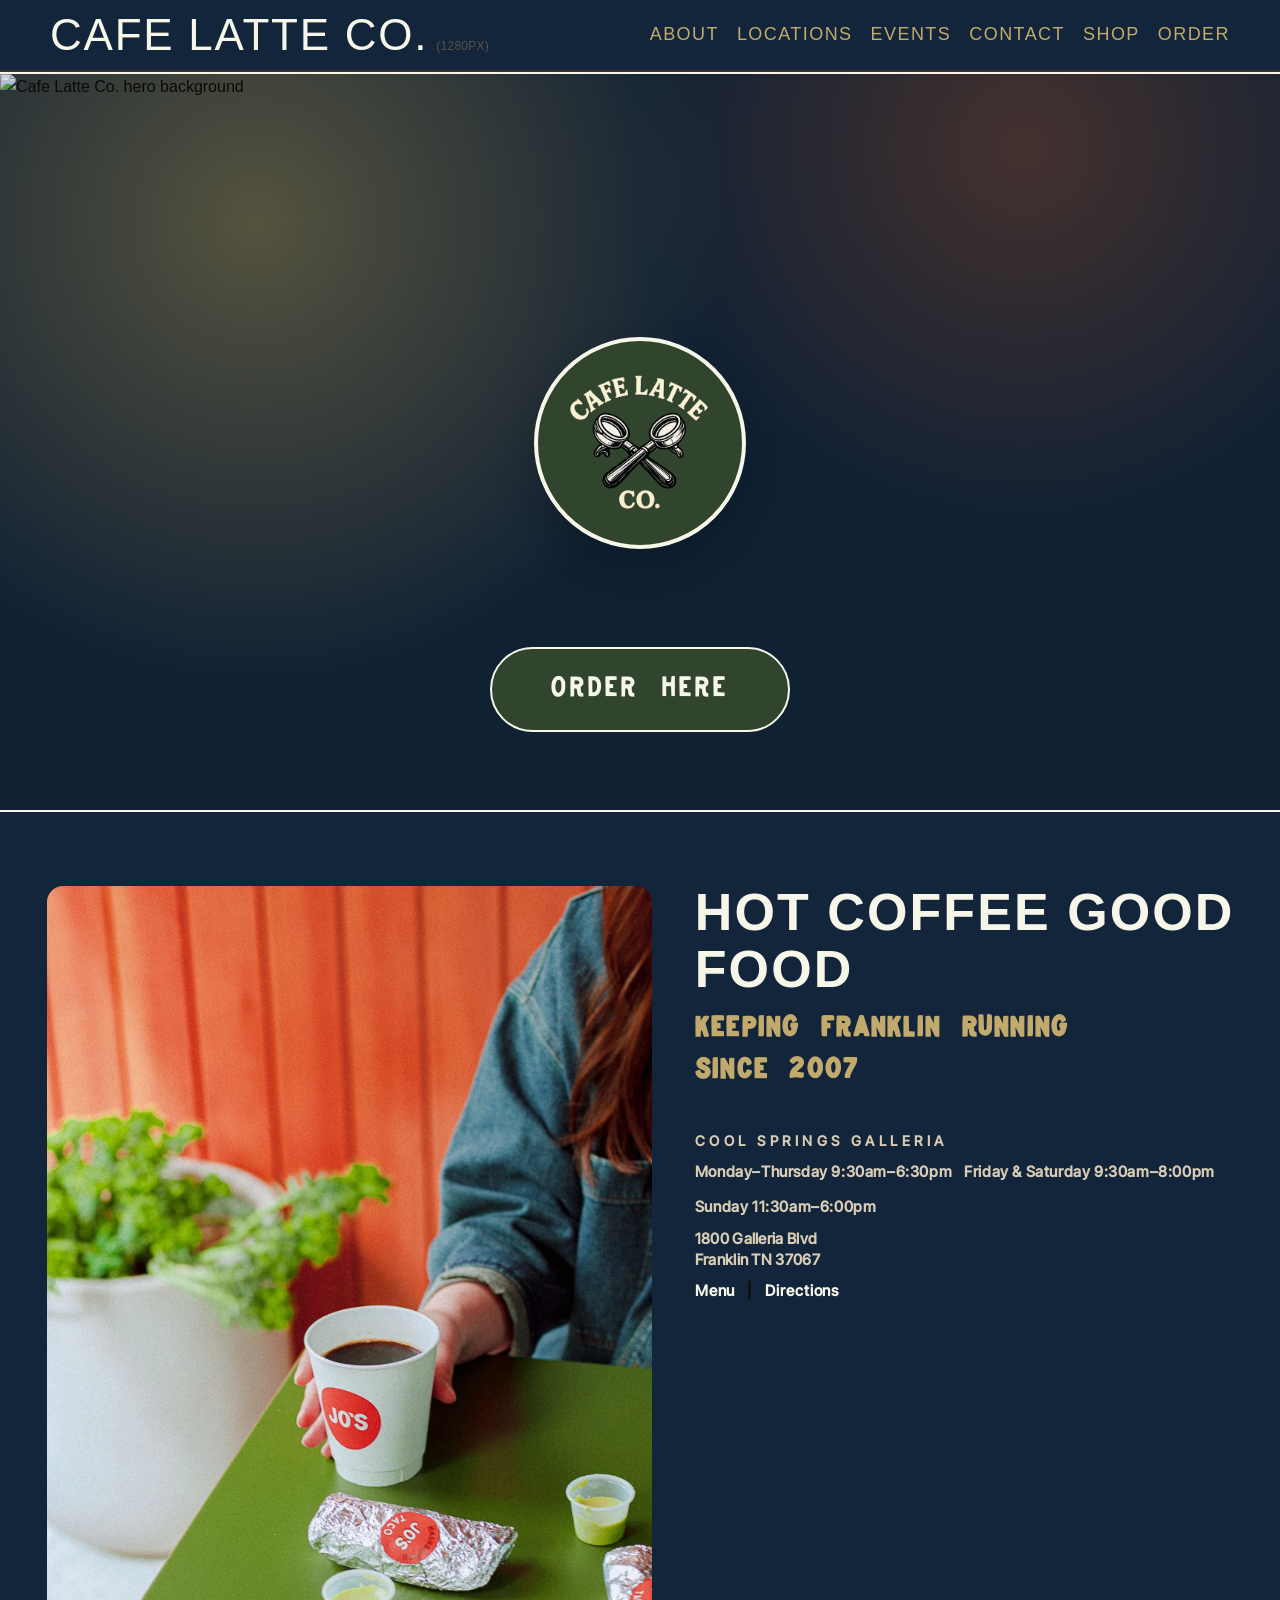
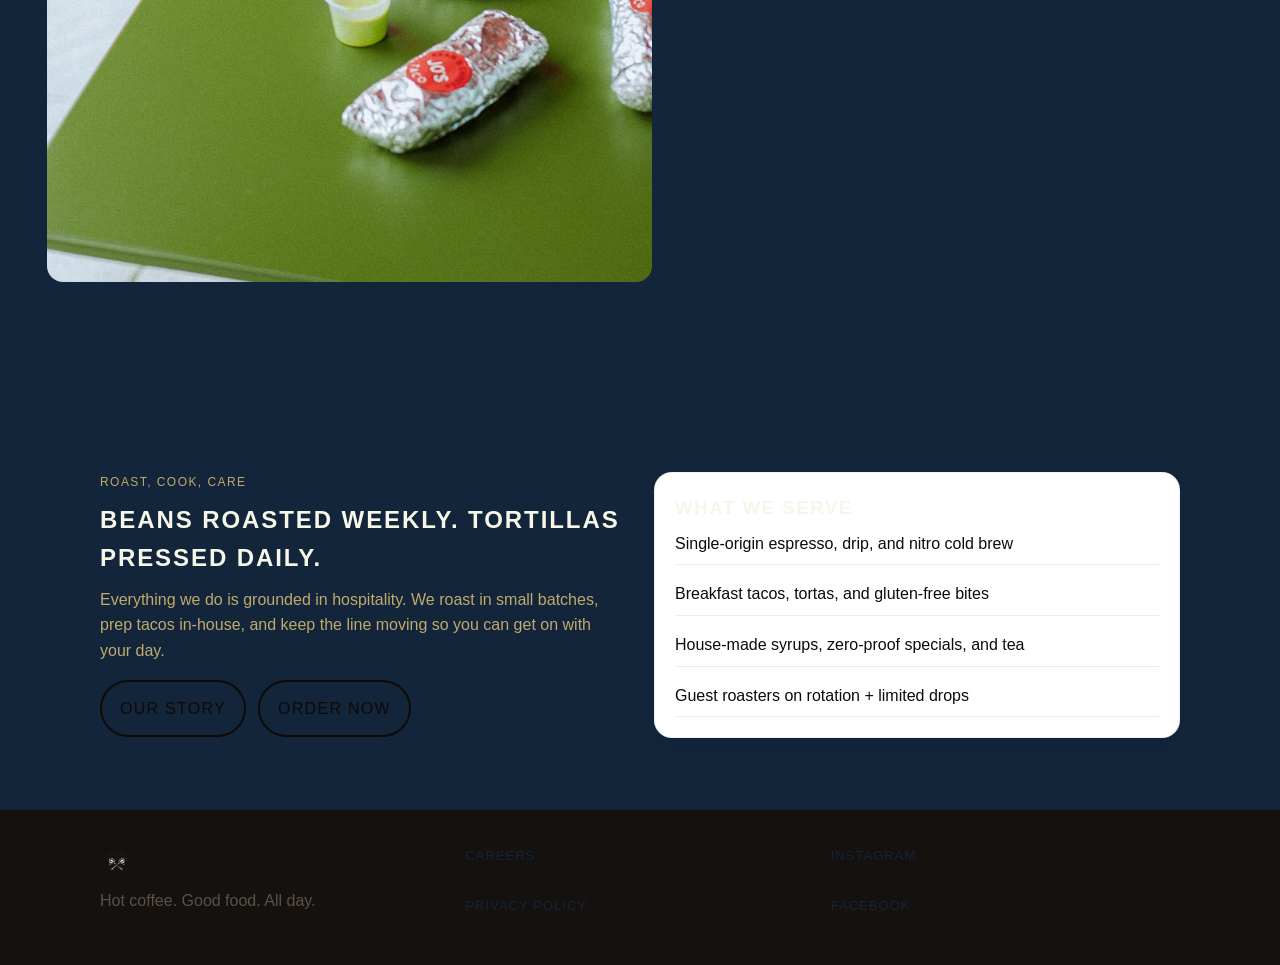
==== commit 7edd5175: "Update og:description to Franklin" ====
--- a/index.html
+++ b/index.html
@@ -6,7 +6,7 @@
   <title>Cafe Latte Co. | Coffee, tacos, community</title>
   <meta name="description" content="Austin-born coffee shops serving bold espresso, tacos, and good vibes all day. Order ahead or find a location near you.">
   <meta property="og:title" content="Cafe Latte Co.">
-  <meta property="og:description" content="Bold espresso, tacos, and good vibes across Austin.">
+  <meta property="og:description" content="Bold espresso, tacos, and good vibes across Franklin.">
   <meta property="og:image" content="assets/images/cafeLatte_logo_green.png">
   <link rel="icon" type="image/png" href="assets/images/cafeLatte_logo_glyph.png">
   <link rel="stylesheet" href="assets/css/styles.css">
